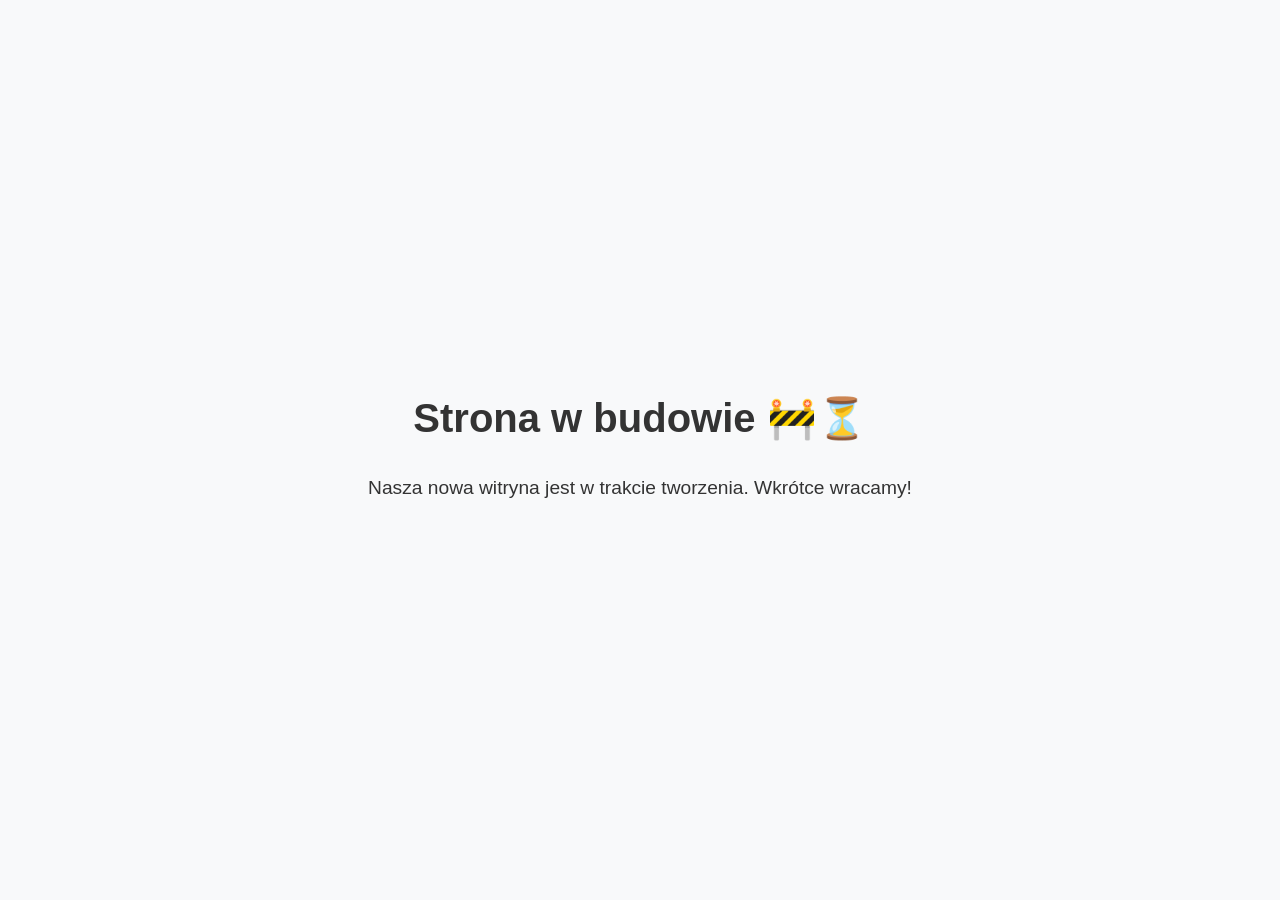
==== index.html @ a4aa4dde "first commit" ====
<!DOCTYPE html>
<html lang="pl">
  <head>
    <meta charset="UTF-8" />
    <meta name="viewport" content="width=device-width, initial-scale=1.0" />
    <link rel="canonical" href="https://wypozyczalnia-krakow.pl" />
    <title>wypozyczalnia-krakow.pl</title>
    <link rel="stylesheet" href="style.css" />
    <script src="main.js" defer></script>
  </head>
  <body>
    <h1>Strona w budowie 🚧⏳</h1>
    <p>Nasza nowa witryna jest w trakcie tworzenia. Wkrótce wracamy!</p>
  </body>
</html>
---- style.css ----
body {
    margin: 0;
    padding: 0;
    font-family: 'Segoe UI', Tahoma, Geneva, Verdana, sans-serif;
    background: #f8f9fa;
    color: #333;
    display: flex;
    flex-direction: column;
    justify-content: center;
    align-items: center;
    height: 100vh;
    text-align: center;
}

h1 {
    font-size: 2.5rem;
    margin-bottom: 1rem;
}

p {
    font-size: 1.2rem;
    margin-bottom: 2rem;
}
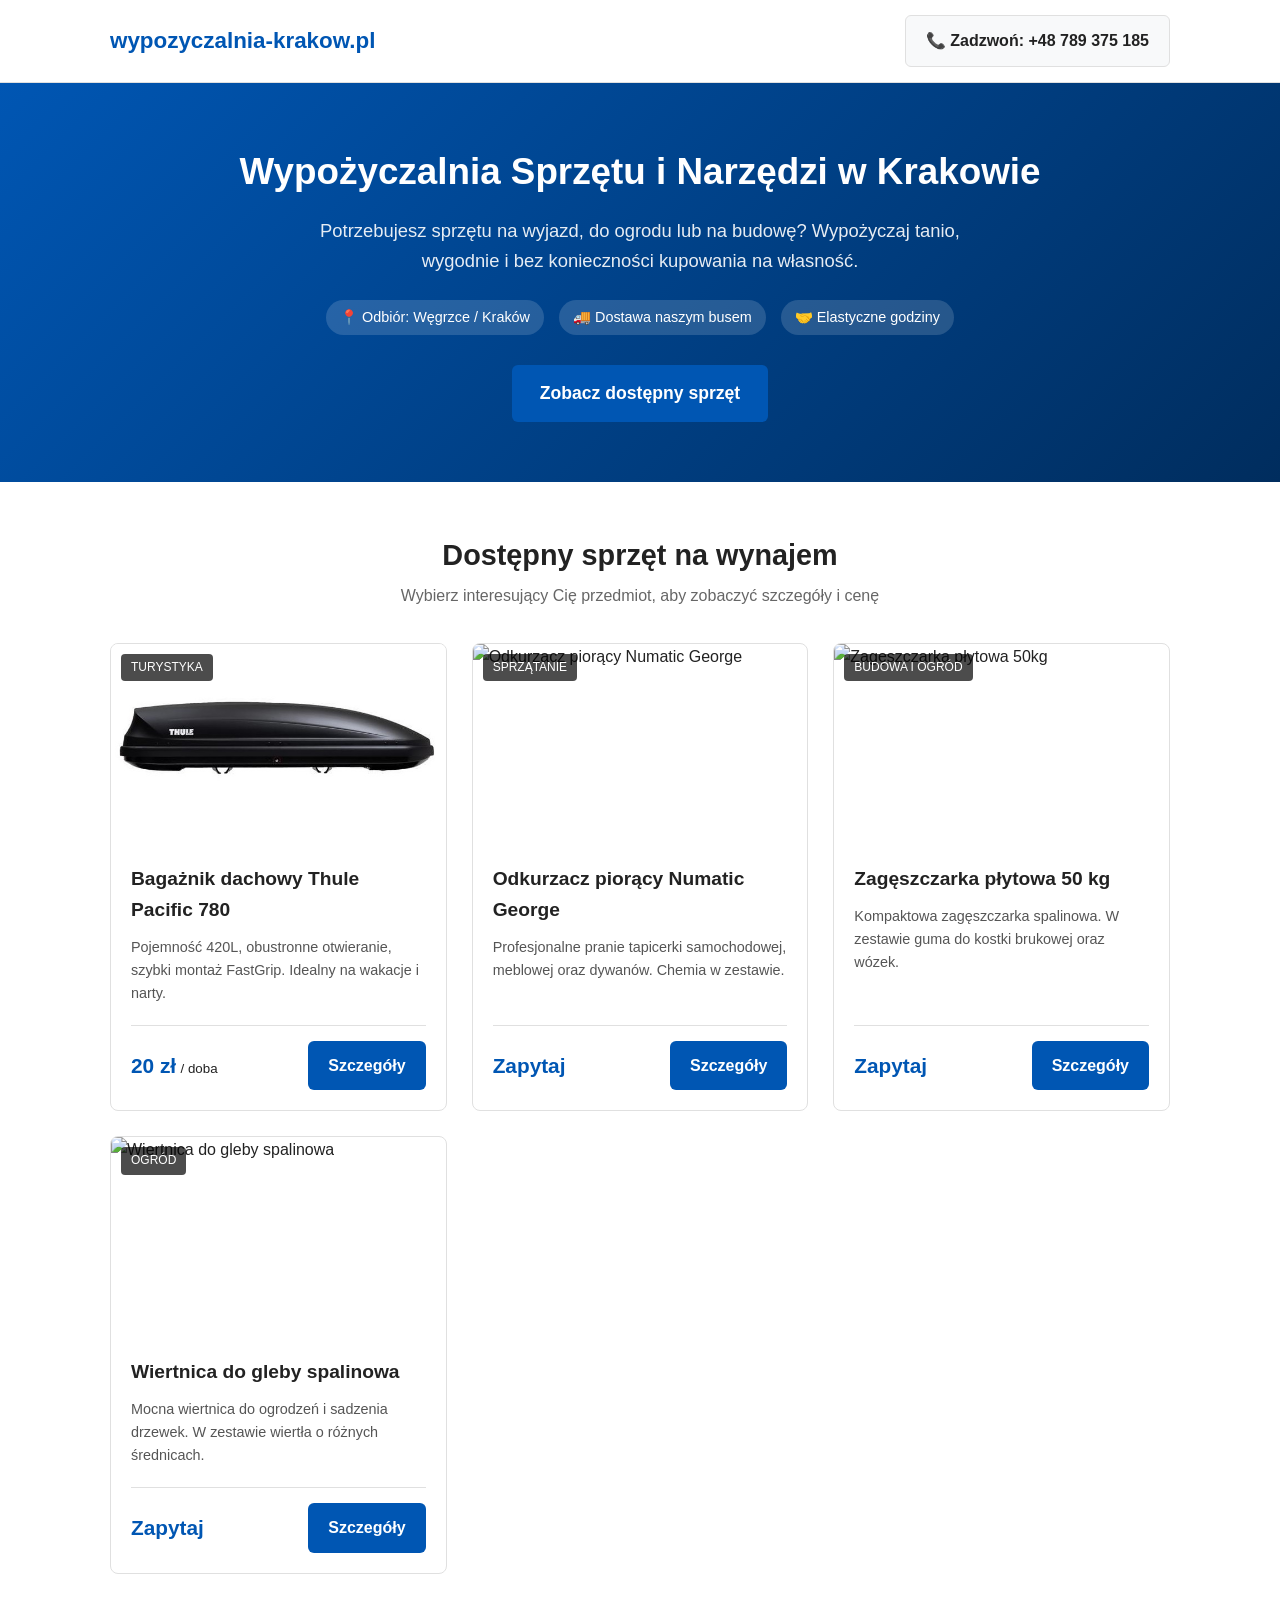
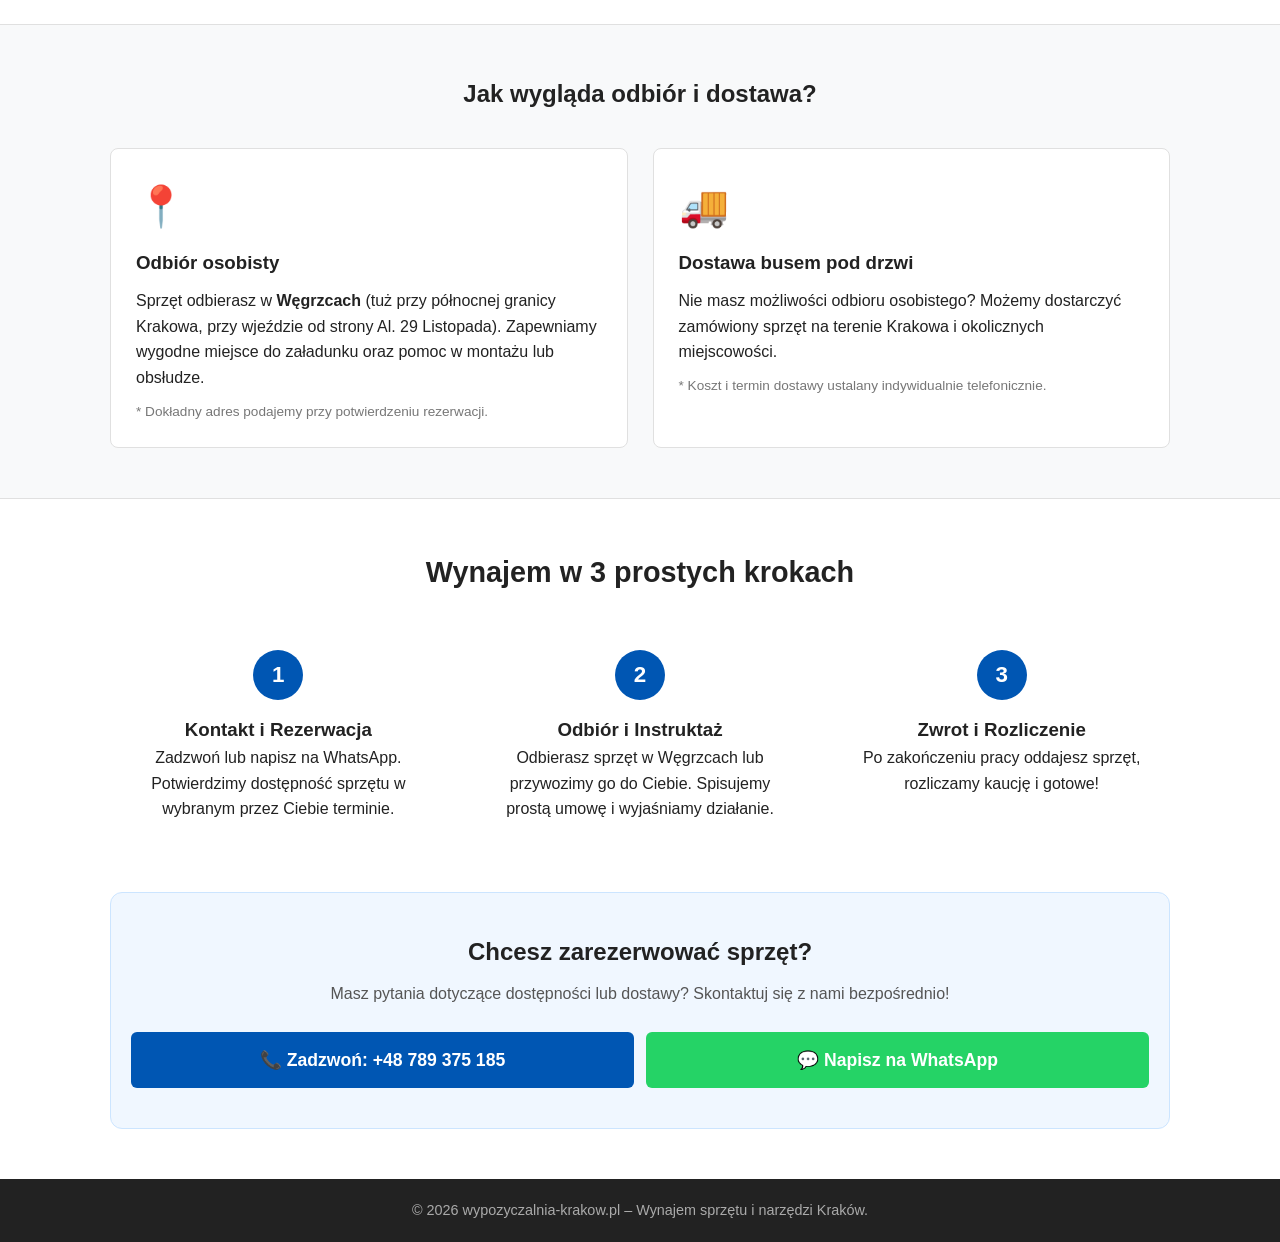
==== commit 13e8f5d3: "draft" ====
--- a/index.html
+++ b/index.html
@@ -1,15 +1,179 @@
-<!DOCTYPE html>
+<!doctype html>
 <html lang="pl">
   <head>
     <meta charset="UTF-8" />
     <meta name="viewport" content="width=device-width, initial-scale=1.0" />
-    <link rel="canonical" href="https://wypozyczalnia-krakow.pl" />
-    <title>wypozyczalnia-krakow.pl</title>
+    <link rel="icon" sizes="16x16" href="/favicon-16x16.png" />
+    <link rel="icon" sizes="32x32" href="/favicon-32x32.png" />
+    <link rel="apple-touch-icon" sizes="180x180" href="/apple-touch-icon.png" />
+    <link rel="icon" sizes="192x192" href="/android-chrome-192x192.png" />
+    <link rel="icon" sizes="512x512" href="/android-chrome-512x512.png" />
+    <title>Wypożyczalnia Sprzętu i Narzędzi Kraków | wypozyczalnia-krakow.pl</title>
+    <meta name="description" content="Tania wypożyczalnia sprzętu w Krakowie. Boxy dachowe, odkurzacze piorące, zagęszczarki i wiertnice. Odbiór osobisty lub dostawa busem." />
     <link rel="stylesheet" href="style.css" />
-    <script src="main.js" defer></script>
   </head>
   <body>
-    <h1>Strona w budowie 🚧⏳</h1>
-    <p>Nasza nowa witryna jest w trakcie tworzenia. Wkrótce wracamy!</p>
+    <!-- NAGŁÓWEK / NAWIGACJA -->
+    <header class="navbar">
+      <div class="container nav-container">
+        <a href="index.html" class="logo">wypozyczalnia-krakow.pl</a>
+        <a href="tel:+48000000000" class="btn btn-phone">📞 Zadzwoń: +48 789 375 185</a>
+      </div>
+    </header>
+
+    <!-- BANER GŁÓWNY (HERO) -->
+    <section class="hero">
+      <div class="container hero-content">
+        <h1>Wypożyczalnia Sprzętu i Narzędzi w Krakowie</h1>
+        <p>Potrzebujesz sprzętu na wyjazd, do ogrodu lub na budowę? Wypożyczaj tanio, wygodnie i bez konieczności kupowania na własność.</p>
+        <div class="hero-badges">
+          <span>📍 Odbiór: Węgrzce / Kraków</span>
+          <span>🚚 Dostawa naszym busem</span>
+          <span>🤝 Elastyczne godziny</span>
+        </div>
+        <a href="#oferta" class="btn btn-primary btn-large">Zobacz dostępny sprzęt</a>
+      </div>
+    </section>
+
+    <!-- KATALOG SPRZĘTU (OFERTA) -->
+    <main class="container catalog-section" id="oferta">
+      <h2>Dostępny sprzęt na wynajem</h2>
+      <p class="section-subtitle">Wybierz interesujący Cię przedmiot, aby zobaczyć szczegóły i cenę</p>
+
+      <div class="product-grid">
+        <!-- KAFELEK 1: BOX DACHOWY -->
+        <div class="product-card">
+          <div class="card-image">
+            <img src="images/bagaznik-dachowy/thule-pacific-780-1.jpg" alt="Box dachowy Thule Pacific 780" />
+            <span class="card-badge">Turystyka</span>
+          </div>
+          <div class="card-body">
+            <h3>Bagażnik dachowy Thule Pacific 780</h3>
+            <p class="card-text">Pojemność 420L, obustronne otwieranie, szybki montaż FastGrip. Idealny na wakacje i narty.</p>
+            <div class="card-footer">
+              <div class="card-price"> <span>20 zł</span> <small>/ doba</small> </div>
+              <a href="wypozyczenie-bagaznika-dachowego-krakow.html" class="btn btn-primary">Szczegóły</a>
+            </div>
+          </div>
+        </div>
+
+        <!-- KAFELEK 2: ODKURZACZ GEORGE -->
+        <div class="product-card">
+          <div class="card-image">
+            <img src="images/george-1.jpg" alt="Odkurzacz piorący Numatic George" />
+            <span class="card-badge">Sprzątanie</span>
+          </div>
+          <div class="card-body">
+            <h3>Odkurzacz piorący Numatic George</h3>
+            <p class="card-text">Profesjonalne pranie tapicerki samochodowej, meblowej oraz dywanów. Chemia w zestawie.</p>
+            <div class="card-footer">
+              <div class="card-price">
+                <span>Zapytaj</span>
+              </div>
+              <a href="#" class="btn btn-primary">Szczegóły</a>
+            </div>
+          </div>
+        </div>
+
+        <!-- KAFELEK 3: ZAGĘSZCZARKA -->
+        <div class="product-card">
+                <div class="card-image">
+                    <img src="images/zageszczarka-1.jpg" alt="Zagęszczarka płytowa 50kg">
+                    <span class="card-badge">Budowa i Ogród</span>
+                </div>
+                <div class="card-body">
+                    <h3>Zagęszczarka płytowa 50 kg</h3>
+                    <p class="card-text">Kompaktowa zagęszczarka spalinowa. W zestawie guma do kostki brukowej oraz wózek.</p>
+                    <div class="card-footer">
+                        <div class="card-price">
+                            <span>Zapytaj</span>
+                        </div>
+                        <a href="#" class="btn btn-primary">Szczegóły</a>
+                    </div>
+                </div>
+            </div>
+
+        <!-- KAFELEK 4: WIERTNICA -->
+        <div class="product-card">
+          <div class="card-image">
+            <img src="images/wiertnica-1.jpg" alt="Wiertnica do gleby spalinowa" />
+            <span class="card-badge">Ogród</span>
+          </div>
+          <div class="card-body">
+            <h3>Wiertnica do gleby spalinowa</h3>
+            <p class="card-text">Mocna wiertnica do ogrodzeń i sadzenia drzewek. W zestawie wiertła o różnych średnicach.</p>
+            <div class="card-footer">
+              <div class="card-price">
+                <span>Zapytaj</span>
+              </div>
+              <a href="#" class="btn btn-primary">Szczegóły</a>
+            </div>
+          </div>
+        </div>
+      </div>
+    </main>
+
+    <!-- ZASADY ODBIORU I TRANSPORTU -->
+    <section class="info-section">
+      <div class="container">
+        <h2>Jak wygląda odbiór i dostawa?</h2>
+        <div class="info-grid">
+          <div class="info-box">
+            <div class="info-icon">📍</div>
+            <h3>Odbiór osobisty</h3>
+            <p>Sprzęt odbierasz w <strong>Węgrzcach</strong> (tuż przy północnej granicy Krakowa, przy wjeździe od strony Al. 29 Listopada). Zapewniamy wygodne miejsce do załadunku oraz pomoc w montażu lub obsłudze.</p>
+            <p class="small-text">* Dokładny adres podajemy przy potwierdzeniu rezerwacji.</p>
+          </div>
+
+          <div class="info-box">
+            <div class="info-icon">🚚</div>
+            <h3>Dostawa busem pod drzwi</h3>
+            <p>Nie masz możliwości odbioru osobistego? Możemy dostarczyć zamówiony sprzęt na terenie Krakowa i okolicznych miejscowości.</p>
+            <p class="small-text">* Koszt i termin dostawy ustalany indywidualnie telefonicznie.</p>
+          </div>
+        </div>
+      </div>
+    </section>
+
+    <!-- JAK TO DZIAŁA -->
+    <section class="steps-section container">
+      <h2>Wynajem w 3 prostych krokach</h2>
+      <div class="steps-grid">
+        <div class="step">
+          <div class="step-number">1</div>
+          <h3>Kontakt i Rezerwacja</h3>
+          <p>Zadzwoń lub napisz na WhatsApp. Potwierdzimy dostępność sprzętu w wybranym przez Ciebie terminie.</p>
+        </div>
+        <div class="step">
+          <div class="step-number">2</div>
+          <h3>Odbiór i Instruktaż</h3>
+          <p>Odbierasz sprzęt w Węgrzcach lub przywozimy go do Ciebie. Spisujemy prostą umowę i wyjaśniamy działanie.</p>
+        </div>
+        <div class="step">
+          <div class="step-number">3</div>
+          <h3>Zwrot i Rozliczenie</h3>
+          <p>Po zakończeniu pracy oddajesz sprzęt, rozliczamy kaucję i gotowe!</p>
+        </div>
+      </div>
+    </section>
+
+    <!-- SEKCJA KONTAKTOWA (CTA) -->
+    <section class="contact-cta container">
+      <div class="cta-box">
+        <h2>Chcesz zarezerwować sprzęt?</h2>
+        <p>Masz pytania dotyczące dostępności lub dostawy? Skontaktuj się z nami bezpośrednio!</p>
+        <div class="cta-buttons">
+          <a href="tel:+48789375185" class="btn btn-primary btn-large">📞 Zadzwoń: +48 789 375 185</a>
+          <a href="https://wa.me/48789375185" class="btn btn-whatsapp btn-large" target="_blank">💬 Napisz na WhatsApp</a>
+        </div>
+      </div>
+    </section>
+
+    <!-- STOPKA -->
+    <footer>
+      <div class="container footer-content">
+        <p>&copy; 2026 wypozyczalnia-krakow.pl – Wynajem sprzętu i narzędzi Kraków.</p>
+      </div>
+    </footer>
   </body>
 </html>
--- a/style.css
+++ b/style.css
@@ -1,23 +1,520 @@
-body {
+/* RESET I ZMIENNE */
+* {
+    box-sizing: border-box;
     margin: 0;
     padding: 0;
     font-family: 'Segoe UI', Tahoma, Geneva, Verdana, sans-serif;
-    background: #f8f9fa;
-    color: #333;
+}
+
+:root {
+    --primary-color: #0056b3;
+    --primary-hover: #004085;
+    --whatsapp-color: #25d366;
+    --whatsapp-hover: #1eb954;
+    --dark-color: #222;
+    --light-bg: #f8f9fa;
+    --border-color: #e0e0e0;
+    --warning-bg: #fff3cd;
+    --warning-border: #ffeeba;
+    --warning-text: #856404;
+}
+
+body {
+    color: var(--dark-color);
+    line-height: 1.6;
+    background-color: #fff;
+}
+
+.container {
+    max-width: 1100px;
+    margin: 0 auto;
+    padding: 0 20px;
+}
+
+/* NAWIGACJA */
+.navbar {
+    background-color: #fff;
+    border-bottom: 1px solid var(--border-color);
+    padding: 15px 0;
+    position: sticky;
+    top: 0;
+    z-index: 100;
+}
+
+.nav-container {
+    display: flex;
+    justify-content: space-between;
+    align-items: center;
+}
+
+.logo {
+    font-size: 1.4rem;
+    font-weight: bold;
+    color: var(--primary-color);
+    text-decoration: none;
+}
+
+/* PRZYCISKI */
+.btn {
+    display: inline-block;
+    padding: 12px 20px;
+    border-radius: 6px;
+    text-decoration: none;
+    font-weight: bold;
+    text-align: center;
+    transition: background 0.2s ease;
+    cursor: pointer;
+}
+
+.btn-phone {
+    background-color: var(--light-bg);
+    color: var(--dark-color);
+    border: 1px solid var(--border-color);
+}
+
+.btn-primary {
+    background-color: var(--primary-color);
+    color: white;
+}
+
+.btn-primary:hover {
+    background-color: var(--primary-hover);
+}
+
+.btn-whatsapp {
+    background-color: var(--whatsapp-color);
+    color: white;
+}
+
+.btn-whatsapp:hover {
+    background-color: var(--whatsapp-hover);
+}
+
+/* UKŁAD STRONY PRODUKTOWEJ */
+.product-page {
+    display: grid;
+    grid-template-columns: 1fr;
+    gap: 40px;
+    margin-top: 30px;
+    margin-bottom: 50px;
+}
+
+@media (min-width: 768px) {
+    .product-page {
+        grid-template-columns: 1fr 1fr;
+    }
+}
+
+/* GALERIA ZDJĘĆ */
+.product-gallery .main-image img {
+    width: 100%;
+    height: auto;
+    /* max-height: 400px; */
+    object-fit: cover;
+    border-radius: 8px;
+    border: 1px solid var(--border-color);
+}
+
+.thumbnail-list {
+    display: flex;
+    gap: 10px;
+    margin-top: 15px;
+    margin-bottom: 15px;
+}
+
+.thumbnail-list img {
+    width: 80px;
+    height: 60px;
+    object-fit: cover;
+    border-radius: 4px;
+    cursor: pointer;
+    border: 2px solid transparent;
+    opacity: 0.7;
+    transition: all 0.2s;
+}
+
+.thumbnail-list img.active,
+.thumbnail-list img:hover {
+    border-color: var(--primary-color);
+    opacity: 1;
+}
+
+/* INFORMACJE O PRODUKCIE */
+.badge {
+    background-color: var(--light-bg);
+    color: #666;
+    padding: 4px 10px;
+    border-radius: 4px;
+    font-size: 0.85rem;
+    text-transform: uppercase;
+    font-weight: 600;
+}
+
+.product-details h1 {
+    font-size: 2rem;
+    margin: 10px 0;
+}
+
+.price-box {
+    background-color: var(--light-bg);
+    padding: 15px 20px;
+    border-radius: 8px;
+    margin: 20px 0;
+    display: flex;
+    justify-content: space-between;
+    align-items: center;
+}
+
+.price {
+    font-size: 1.8rem;
+    font-weight: bold;
+    color: var(--primary-color);
+}
+
+.price small {
+    font-size: 1rem;
+    color: #666;
+    font-weight: normal;
+}
+
+.deposit {
+    font-size: 0.95rem;
+    color: #555;
+    background: #fff;
+    padding: 5px 10px;
+    border-radius: 4px;
+    border: 1px solid var(--border-color);
+}
+
+.description {
+    margin-bottom: 25px;
+    color: #444;
+}
+
+.specs h3, .location-box h3 {
+    font-size: 1.1rem;
+    margin-bottom: 10px;
+}
+
+.specs ul, .location-box ul {
+    list-style: none;
+    margin-bottom: 25px;
+}
+
+.specs li, .location-box li {
+    margin-bottom: 8px;
+    padding-left: 20px;
+    position: relative;
+}
+
+.specs li::before, .location-box li::before {
+    content: "•";
+    color: var(--primary-color);
+    font-weight: bold;
+    font-size: 1.2rem;
+    position: absolute;
+    left: 0;
+    top: -2px;
+}
+
+.alert-box {
+    background-color: var(--warning-bg);
+    border: 1px solid var(--warning-border);
+    color: var(--warning-text);
+    padding: 15px;
+    border-radius: 8px;
+    margin-bottom: 25px;
+    font-size: 0.95rem;
+}
+
+.location-box {
+    background-color: #f0f7ff;
+    padding: 20px;
+    border-radius: 8px;
+    border: 1px solid #cce5ff;
+    margin-bottom: 25px;
+}
+
+.cta-buttons {
     display: flex;
     flex-direction: column;
+    gap: 12px;
+}
+
+@media (min-width: 480px) {
+    .cta-buttons {
+        flex-direction: row;
+    }
+    .cta-buttons .btn {
+        flex: 1;
+    }
+}
+
+/* STOPKA */
+footer {
+    background-color: var(--dark-color);
+    color: #aaa;
+    text-align: center;
+    padding: 20px 0;
+    font-size: 0.9rem;
+    margin-top: 40px;
+}
+
+/* STRONA GŁÓWNA - HERO */
+.hero {
+    background: linear-gradient(135deg, #0056b3 0%, #002d5e 100%);
+    color: white;
+    padding: 60px 0;
+    text-align: center;
+}
+
+.hero h1 {
+    font-size: 2.3rem;
+    margin-bottom: 15px;
+}
+
+.hero p {
+    font-size: 1.15rem;
+    max-width: 700px;
+    margin: 0 auto 25px auto;
+    opacity: 0.9;
+}
+
+.hero-badges {
+    display: flex;
     justify-content: center;
+    gap: 15px;
+    flex-wrap: wrap;
+    margin-bottom: 30px;
+}
+
+.hero-badges span {
+    background: rgba(255, 255, 255, 0.15);
+    padding: 6px 14px;
+    border-radius: 20px;
+    font-size: 0.9rem;
+}
+
+.btn-large {
+    font-size: 1.1rem;
+    padding: 14px 28px;
+}
+
+/* KATALOG PRODUKTÓW */
+.catalog-section {
+    padding: 50px 20px;
+}
+
+.catalog-section h2, .steps-section h2 {
+    text-align: center;
+    font-size: 1.8rem;
+    margin-bottom: 5px;
+}
+
+.section-subtitle {
+    text-align: center;
+    color: #666;
+    margin-bottom: 35px;
+}
+
+.product-grid {
+    display: grid;
+    grid-template-columns: 1fr;
+    gap: 25px;
+}
+
+@media (min-width: 600px) {
+    .product-grid {
+        grid-template-columns: repeat(2, 1fr);
+    }
+}
+
+@media (min-width: 992px) {
+    .product-grid {
+        grid-template-columns: repeat(3, 1fr);
+    }
+}
+
+.product-card {
+    border: 1px solid var(--border-color);
+    border-radius: 8px;
+    overflow: hidden;
+    display: flex;
+    flex-direction: column;
+    transition: transform 0.2s, box-shadow 0.2s;
+}
+
+.product-card:hover {
+    transform: translateY(-4px);
+    box-shadow: 0 8px 20px rgba(0,0,0,0.08);
+}
+
+.card-image {
+    position: relative;
+    height: 200px;
+}
+
+.card-image img {
+    width: 100%;
+    height: 100%;
+    object-fit: cover;
+}
+
+.card-badge {
+    position: absolute;
+    top: 10px;
+    left: 10px;
+    background: rgba(0,0,0,0.7);
+    color: white;
+    padding: 4px 10px;
+    border-radius: 4px;
+    font-size: 0.75rem;
+    text-transform: uppercase;
+}
+
+.card-body {
+    padding: 20px;
+    display: flex;
+    flex-direction: column;
+    flex-grow: 1;
+}
+
+.card-body h3 {
+    font-size: 1.2rem;
+    margin-bottom: 10px;
+}
+
+.card-text {
+    font-size: 0.9rem;
+    color: #555;
+    margin-bottom: 20px;
+    flex-grow: 1;
+}
+
+.card-footer {
+    display: flex;
+    justify-content: space-between;
     align-items: center;
-    height: 100vh;
-    text-align: center;
-}
-
-h1 {
+    border-top: 1px solid var(--border-color);
+    padding-top: 15px;
+}
+
+.card-price span {
+    font-size: 1.3rem;
+    font-weight: bold;
+    color: var(--primary-color);
+}
+
+/* SEKCJA INFORMACJI (ODBIÓR / TRANSPORT) */
+.info-section {
+    background-color: var(--light-bg);
+    padding: 50px 0;
+    border-top: 1px solid var(--border-color);
+    border-bottom: 1px solid var(--border-color);
+}
+
+.info-section h2 {
+    text-align: center;
+    margin-bottom: 35px;
+}
+
+.info-grid {
+    display: grid;
+    grid-template-columns: 1fr;
+    gap: 25px;
+}
+
+@media (min-width: 768px) {
+    .info-grid {
+        grid-template-columns: 1fr 1fr;
+    }
+}
+
+.info-box {
+    background: white;
+    padding: 25px;
+    border-radius: 8px;
+    border: 1px solid var(--border-color);
+}
+
+.info-icon {
     font-size: 2.5rem;
-    margin-bottom: 1rem;
-}
-
-p {
+    margin-bottom: 10px;
+}
+
+.info-box h3 {
+    margin-bottom: 10px;
+}
+
+.small-text {
+    font-size: 0.85rem;
+    color: #777;
+    margin-top: 10px;
+}
+
+/* SEKCJA KROKI */
+.steps-section {
+    padding: 50px 20px;
+}
+
+.steps-grid {
+    display: grid;
+    grid-template-columns: 1fr;
+    gap: 25px;
+    margin-top: 35px;
+}
+
+@media (min-width: 768px) {
+    .steps-grid {
+        grid-template-columns: repeat(3, 1fr);
+    }
+}
+
+.step {
+    text-align: center;
+    padding: 20px;
+}
+
+.step-number {
+    width: 50px;
+    height: 50px;
+    background-color: var(--primary-color);
+    color: white;
+    font-size: 1.4rem;
+    font-weight: bold;
+    border-radius: 50%;
+    display: flex;
+    align-items: center;
+    justify-content: center;
+    margin: 0 auto 15px auto;
+}
+
+/* SEKCJA KONTAKT CTA */
+.contact-cta {
+    margin-bottom: 50px;
+}
+
+.cta-box {
+    background-color: #f0f7ff;
+    border: 1px solid #cce5ff;
+    border-radius: 12px;
+    padding: 40px 20px;
+    text-align: center;
+}
+
+.cta-box h2 {
+    margin-bottom: 10px;
+}
+
+.cta-box p {
+    color: #555;
+    margin-bottom: 25px;
+}
+
+.lead-question {
     font-size: 1.2rem;
-    margin-bottom: 2rem;
-}
+    font-weight: 600;
+    color: var(--primary-color);
+    margin-top: 5px;
+    margin-bottom: 15px;
+}
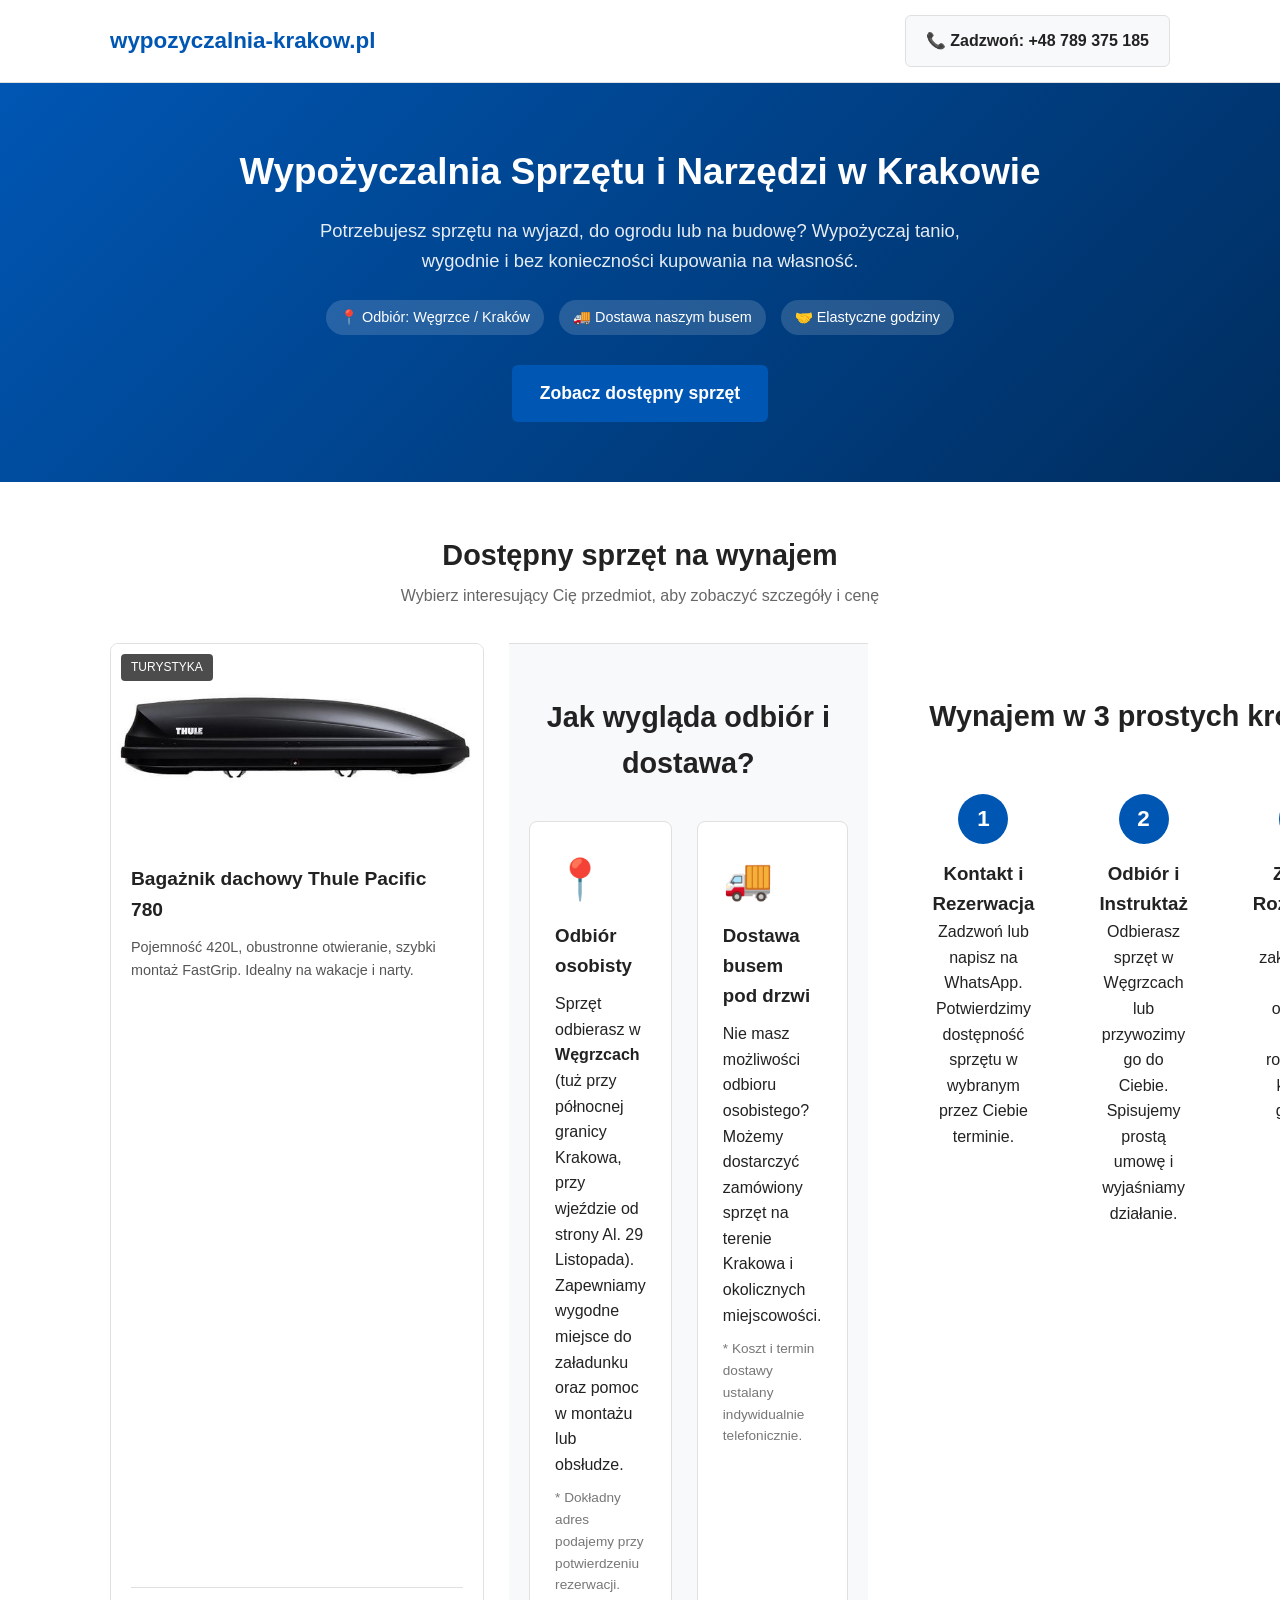
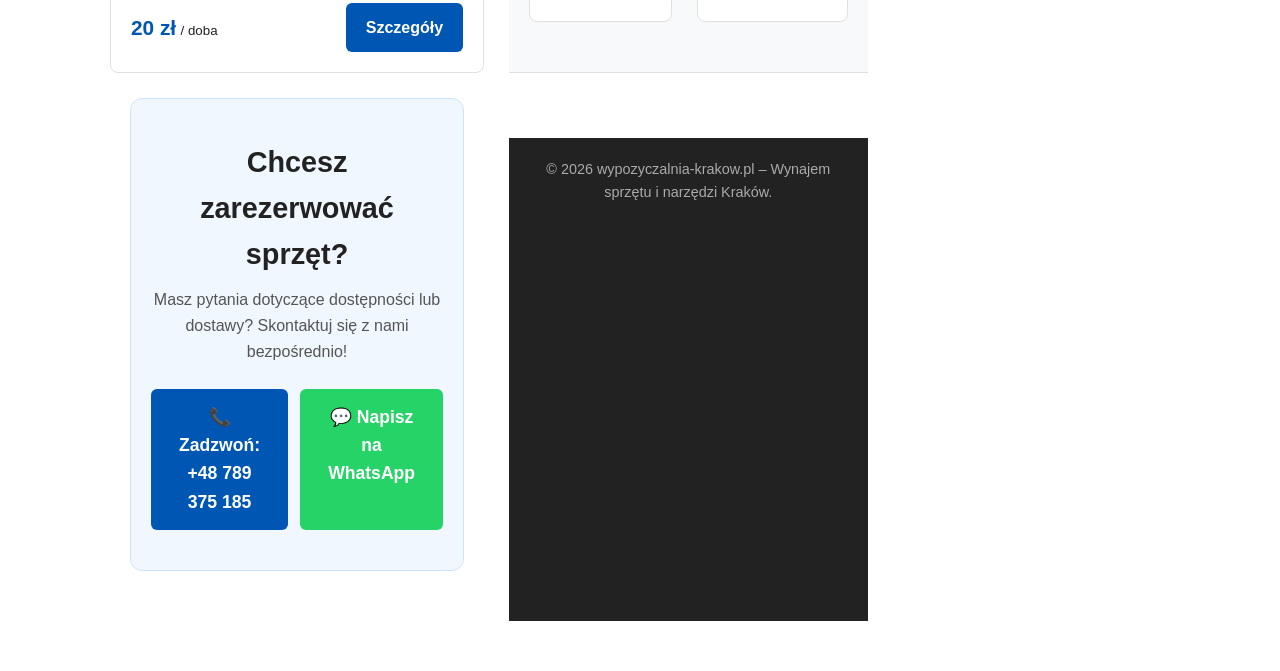
==== commit db184545: "usunięte kafelki do których jeszcze nie ma podstron" ====
--- a/index.html
+++ b/index.html
@@ -57,61 +57,6 @@
           </div>
         </div>
 
-        <!-- KAFELEK 2: ODKURZACZ GEORGE -->
-        <div class="product-card">
-          <div class="card-image">
-            <img src="images/george-1.jpg" alt="Odkurzacz piorący Numatic George" />
-            <span class="card-badge">Sprzątanie</span>
-          </div>
-          <div class="card-body">
-            <h3>Odkurzacz piorący Numatic George</h3>
-            <p class="card-text">Profesjonalne pranie tapicerki samochodowej, meblowej oraz dywanów. Chemia w zestawie.</p>
-            <div class="card-footer">
-              <div class="card-price">
-                <span>Zapytaj</span>
-              </div>
-              <a href="#" class="btn btn-primary">Szczegóły</a>
-            </div>
-          </div>
-        </div>
-
-        <!-- KAFELEK 3: ZAGĘSZCZARKA -->
-        <div class="product-card">
-                <div class="card-image">
-                    <img src="images/zageszczarka-1.jpg" alt="Zagęszczarka płytowa 50kg">
-                    <span class="card-badge">Budowa i Ogród</span>
-                </div>
-                <div class="card-body">
-                    <h3>Zagęszczarka płytowa 50 kg</h3>
-                    <p class="card-text">Kompaktowa zagęszczarka spalinowa. W zestawie guma do kostki brukowej oraz wózek.</p>
-                    <div class="card-footer">
-                        <div class="card-price">
-                            <span>Zapytaj</span>
-                        </div>
-                        <a href="#" class="btn btn-primary">Szczegóły</a>
-                    </div>
-                </div>
-            </div>
-
-        <!-- KAFELEK 4: WIERTNICA -->
-        <div class="product-card">
-          <div class="card-image">
-            <img src="images/wiertnica-1.jpg" alt="Wiertnica do gleby spalinowa" />
-            <span class="card-badge">Ogród</span>
-          </div>
-          <div class="card-body">
-            <h3>Wiertnica do gleby spalinowa</h3>
-            <p class="card-text">Mocna wiertnica do ogrodzeń i sadzenia drzewek. W zestawie wiertła o różnych średnicach.</p>
-            <div class="card-footer">
-              <div class="card-price">
-                <span>Zapytaj</span>
-              </div>
-              <a href="#" class="btn btn-primary">Szczegóły</a>
-            </div>
-          </div>
-        </div>
-      </div>
-    </main>
 
     <!-- ZASADY ODBIORU I TRANSPORTU -->
     <section class="info-section">
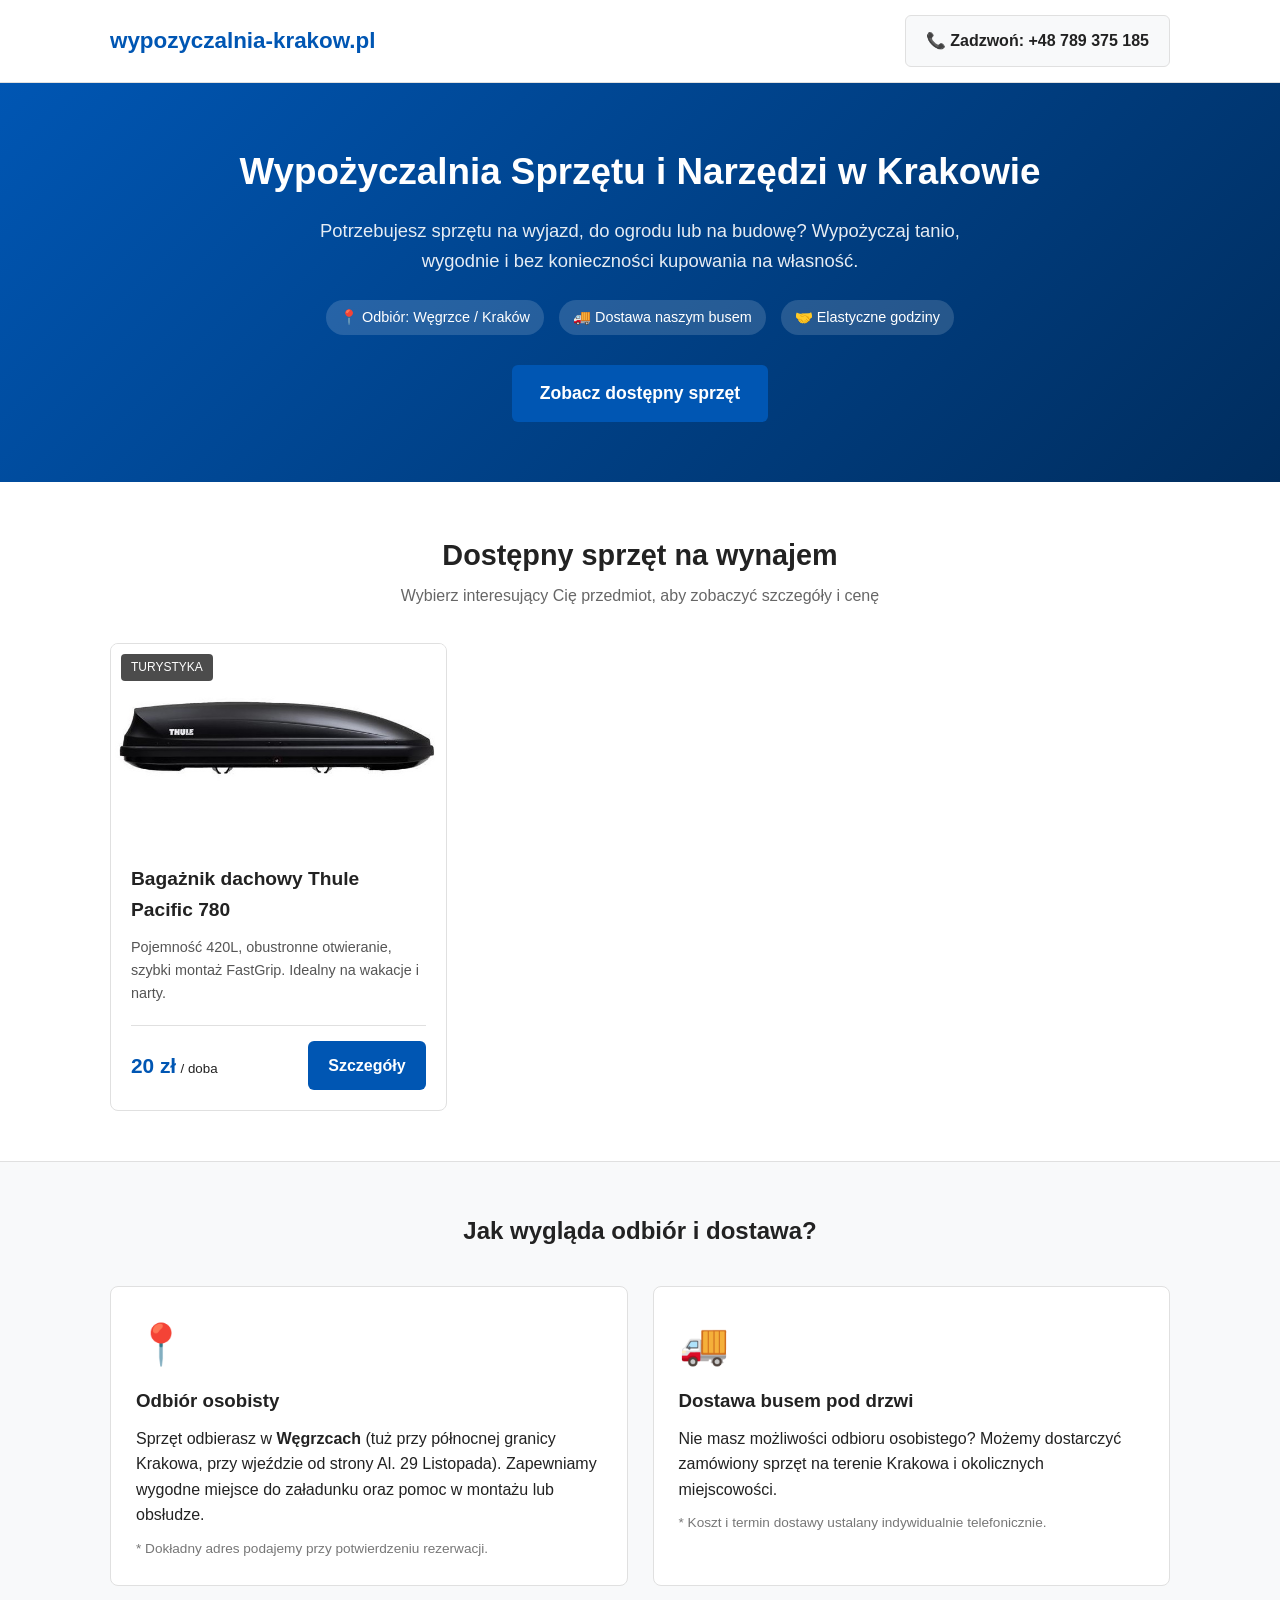
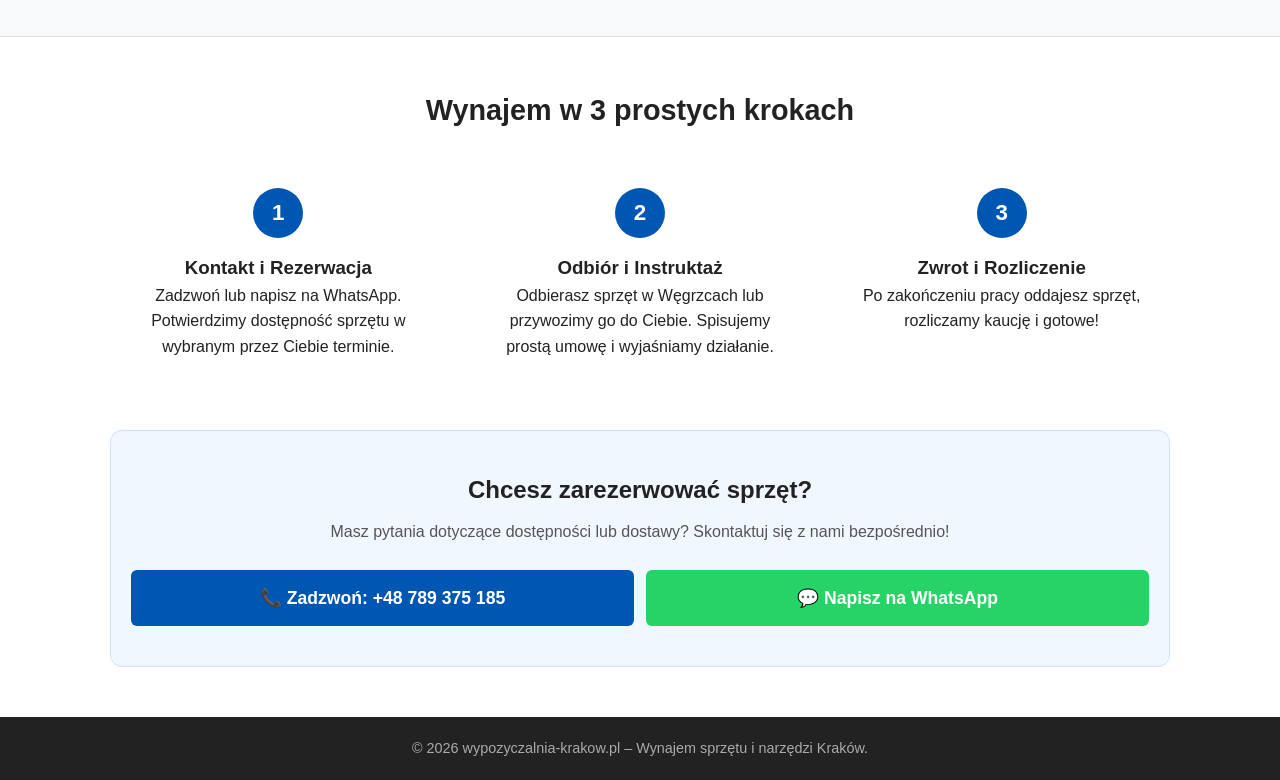
==== commit b098358c: "fix layout" ====
--- a/index.html
+++ b/index.html
@@ -56,7 +56,8 @@
             </div>
           </div>
         </div>
-
+      </div>
+    </main>
 
     <!-- ZASADY ODBIORU I TRANSPORTU -->
     <section class="info-section">
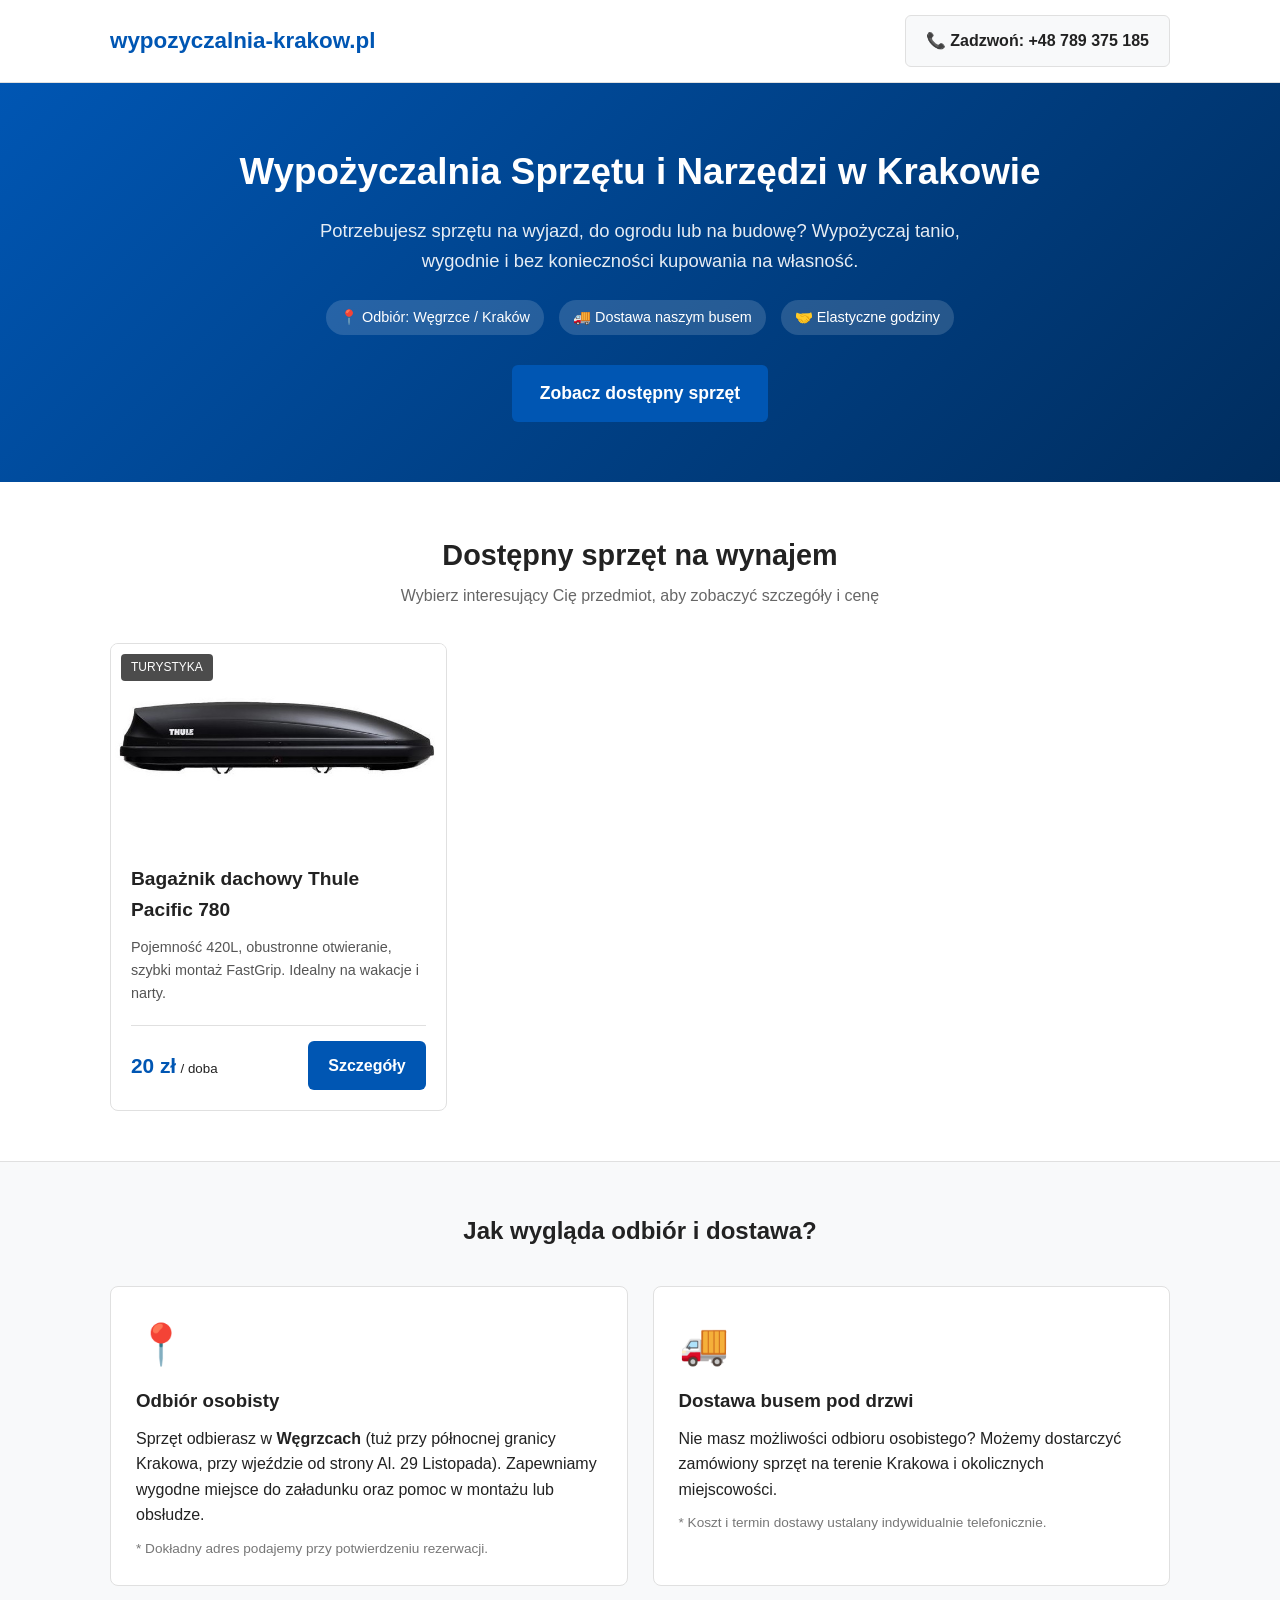
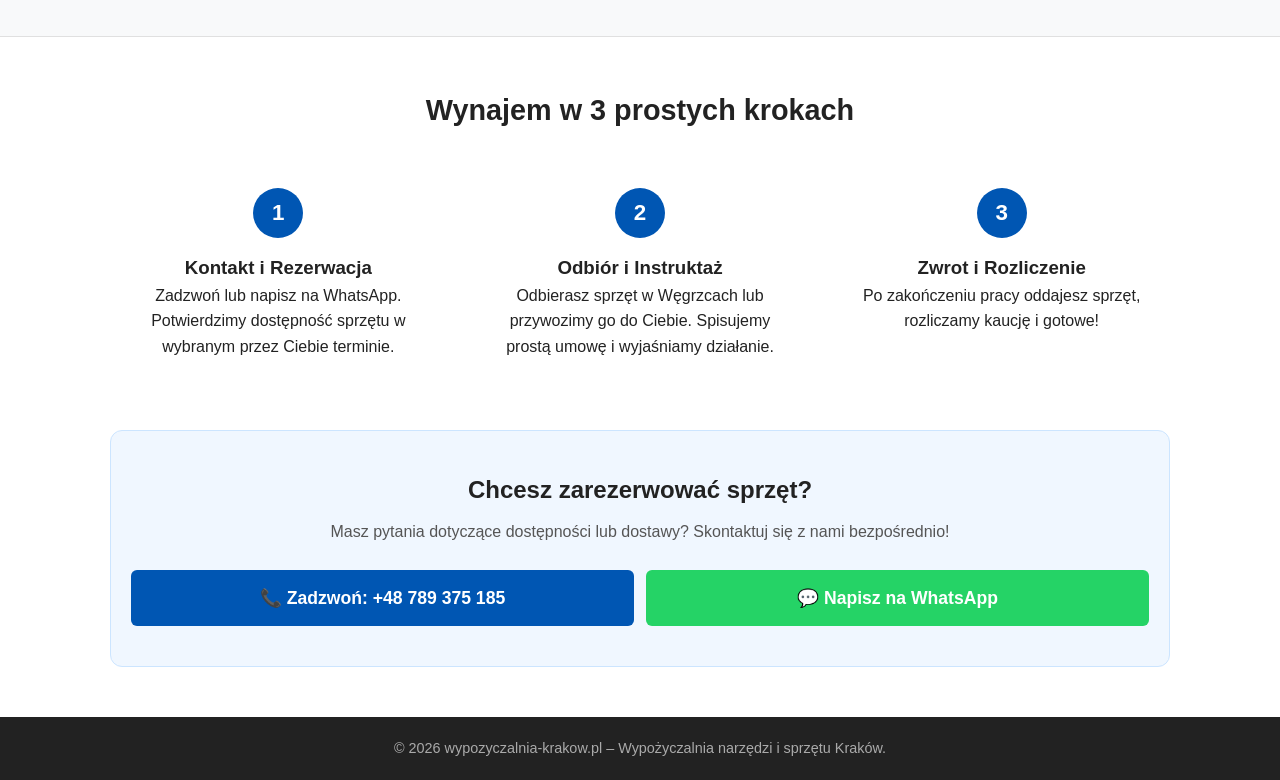
==== commit c9f21bde: "add canonical, update title" ====
--- a/index.html
+++ b/index.html
@@ -3,13 +3,14 @@
   <head>
     <meta charset="UTF-8" />
     <meta name="viewport" content="width=device-width, initial-scale=1.0" />
+    <link rel="canonical" href="https://wypozyczalnia-krakow.pl/" />
     <link rel="icon" sizes="16x16" href="/favicon-16x16.png" />
     <link rel="icon" sizes="32x32" href="/favicon-32x32.png" />
     <link rel="apple-touch-icon" sizes="180x180" href="/apple-touch-icon.png" />
     <link rel="icon" sizes="192x192" href="/android-chrome-192x192.png" />
     <link rel="icon" sizes="512x512" href="/android-chrome-512x512.png" />
-    <title>Wypożyczalnia Sprzętu i Narzędzi Kraków | wypozyczalnia-krakow.pl</title>
-    <meta name="description" content="Tania wypożyczalnia sprzętu w Krakowie. Boxy dachowe, odkurzacze piorące, zagęszczarki i wiertnice. Odbiór osobisty lub dostawa busem." />
+    <title>Wypożyczalnia Sprzętu i Narzędzi Kraków</title>
+    <meta name="description" content="Tania wypożyczalnia narzędzi i sprzętu w Krakowie. Boxy dachowe, odkurzacze piorące, zagęszczarki i wiertnice. Odbiór osobisty lub transport do klienta." />
     <link rel="stylesheet" href="style.css" />
   </head>
   <body>
@@ -17,7 +18,7 @@
     <header class="navbar">
       <div class="container nav-container">
         <a href="index.html" class="logo">wypozyczalnia-krakow.pl</a>
-        <a href="tel:+48000000000" class="btn btn-phone">📞 Zadzwoń: +48 789 375 185</a>
+        <a href="tel:+48789375185" class="btn btn-phone">📞 Zadzwoń: +48 789 375 185</a>
       </div>
     </header>
 
@@ -118,7 +119,7 @@
     <!-- STOPKA -->
     <footer>
       <div class="container footer-content">
-        <p>&copy; 2026 wypozyczalnia-krakow.pl – Wynajem sprzętu i narzędzi Kraków.</p>
+        <p>&copy; 2026 wypozyczalnia-krakow.pl – Wypożyczalnia narzędzi i sprzętu Kraków.</p>
       </div>
     </footer>
   </body>
